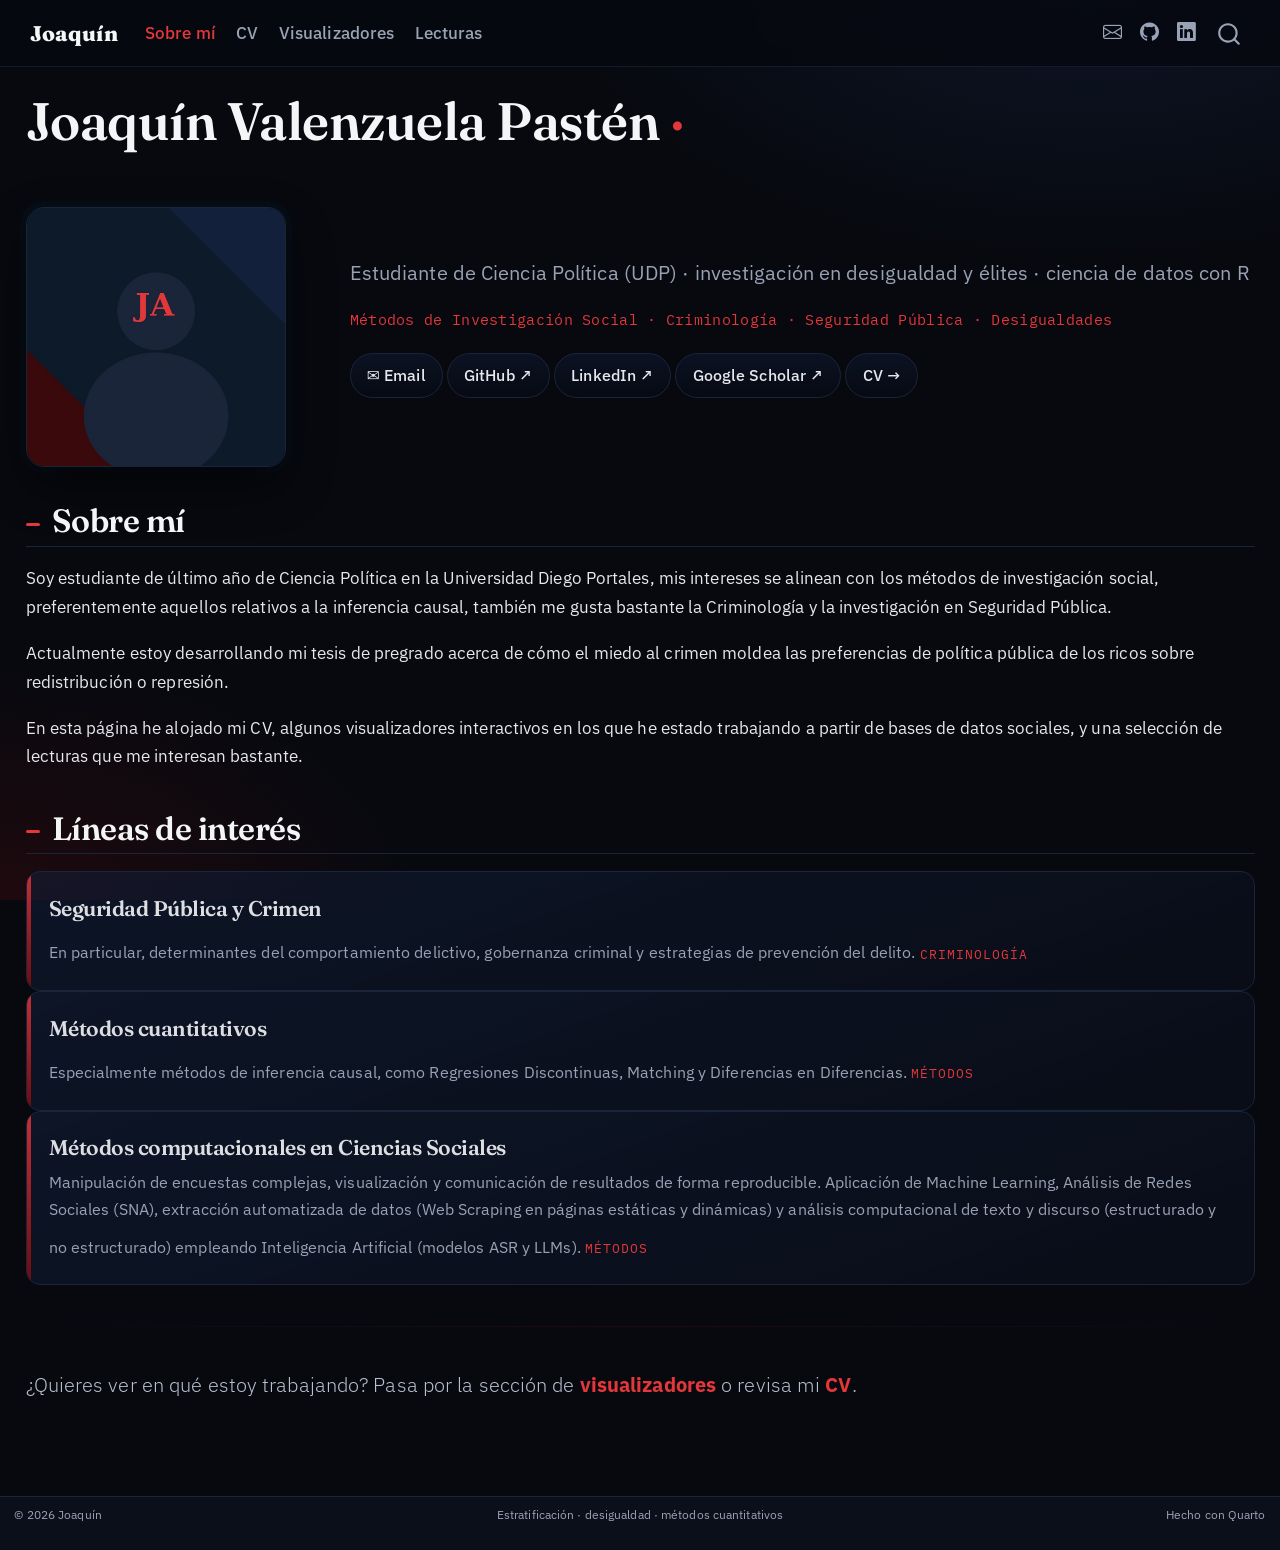
==== index.html @ f2a6694b "Built site for gh-pages" ====
<!DOCTYPE html>
<html xmlns="http://www.w3.org/1999/xhtml" lang="en" xml:lang="en"><head>

<meta charset="utf-8">
<meta name="generator" content="quarto-1.9.38">

<meta name="viewport" content="width=device-width, initial-scale=1.0, user-scalable=yes">


<title>Joaquín</title>
<style>
/* Default styles provided by pandoc.
** See https://pandoc.org/MANUAL.html#variables-for-html for config info.
*/
code{white-space: pre-wrap;}
span.smallcaps{font-variant: small-caps;}
div.columns{display: flex; gap: min(4vw, 1.5em);}
div.column{flex: auto; overflow-x: auto;}
div.hanging-indent{margin-left: 1.5em; text-indent: -1.5em;}
ul.task-list{list-style: none;}
ul.task-list li input[type="checkbox"] {
  width: 0.8em;
  margin: 0 0.8em 0.2em -1em; /* quarto-specific, see https://github.com/quarto-dev/quarto-cli/issues/4556 */ 
  vertical-align: middle;
}
</style>


<script src="site_libs/quarto-nav/quarto-nav.js"></script>
<script src="site_libs/clipboard/clipboard.min.js"></script>
<script src="site_libs/quarto-search/autocomplete.umd.js"></script>
<script src="site_libs/quarto-search/fuse.min.js"></script>
<script src="site_libs/quarto-search/quarto-search.js"></script>
<meta name="quarto:offset" content="./">
<link href="./img/perfil.jpg" rel="icon" type="image/jpeg">
<script src="site_libs/quarto-html/quarto.js" type="module"></script>
<script src="site_libs/quarto-html/tabsets/tabsets.js" type="module"></script>
<script src="site_libs/quarto-html/popper.min.js"></script>
<script src="site_libs/quarto-html/tippy.umd.min.js"></script>
<script src="site_libs/quarto-html/anchor.min.js"></script>
<link href="site_libs/quarto-html/tippy.css" rel="stylesheet">
<link href="site_libs/quarto-html/quarto-syntax-highlighting-dark-12d93036f5baf26ba1ef338886ed2645.css" rel="stylesheet" id="quarto-text-highlighting-styles">
<script src="site_libs/bootstrap/bootstrap.min.js"></script>
<link href="site_libs/bootstrap/bootstrap-icons.css" rel="stylesheet">
<link href="site_libs/bootstrap/bootstrap-d52ae9cf8a5308e75dc23b2c4a66fbcf.min.css" rel="stylesheet" append-hash="true" id="quarto-bootstrap" data-mode="dark">
<script id="quarto-search-options" type="application/json">{
  "location": "navbar",
  "copy-button": false,
  "collapse-after": 3,
  "panel-placement": "end",
  "type": "overlay",
  "limit": 50,
  "keyboard-shortcut": [
    "f",
    "/",
    "s"
  ],
  "show-item-context": false,
  "language": {
    "search-no-results-text": "No results",
    "search-matching-documents-text": "matching documents",
    "search-copy-link-title": "Copy link to search",
    "search-hide-matches-text": "Hide additional matches",
    "search-more-match-text": "more match in this document",
    "search-more-matches-text": "more matches in this document",
    "search-clear-button-title": "Clear",
    "search-text-placeholder": "",
    "search-detached-cancel-button-title": "Cancel",
    "search-submit-button-title": "Submit",
    "search-label": "Search"
  }
}</script>
<style>html{ scroll-behavior: smooth; }</style>


<link rel="stylesheet" href="styles.css">
</head>

<body class="nav-fixed quarto-light">

<div id="quarto-search-results"></div>
  <header id="quarto-header" class="headroom fixed-top">
    <nav class="navbar navbar-expand-lg " data-bs-theme="dark">
      <div class="navbar-container container-fluid">
      <div class="navbar-brand-container mx-auto">
    <a class="navbar-brand" href="./index.html">
    <span class="navbar-title">Joaquín</span>
    </a>
  </div>
            <div id="quarto-search" class="" title="Search"></div>
          <button class="navbar-toggler" type="button" data-bs-toggle="collapse" data-bs-target="#navbarCollapse" aria-controls="navbarCollapse" role="menu" aria-expanded="false" aria-label="Toggle navigation" onclick="if (window.quartoToggleHeadroom) { window.quartoToggleHeadroom(); }">
  <span class="navbar-toggler-icon"></span>
</button>
          <div class="collapse navbar-collapse" id="navbarCollapse">
            <ul class="navbar-nav navbar-nav-scroll me-auto">
  <li class="nav-item">
    <a class="nav-link active" href="./index.html" aria-current="page"> 
<span class="menu-text">Sobre mí</span></a>
  </li>  
  <li class="nav-item">
    <a class="nav-link" href="./cv.html"> 
<span class="menu-text">CV</span></a>
  </li>  
  <li class="nav-item">
    <a class="nav-link" href="./visualizadores.html"> 
<span class="menu-text">Visualizadores</span></a>
  </li>  
  <li class="nav-item">
    <a class="nav-link" href="./lecturas.html"> 
<span class="menu-text">Lecturas</span></a>
  </li>  
</ul>
            <ul class="navbar-nav navbar-nav-scroll ms-auto">
  <li class="nav-item compact">
    <a class="nav-link" href="mailto:joaquinvapasten@gmail.com"> <i class="bi bi-envelope" role="img" aria-label="Email">
</i> 
<span class="menu-text"></span></a>
  </li>  
  <li class="nav-item compact">
    <a class="nav-link" href="https://github.com/joaquinvapasten"> <i class="bi bi-github" role="img" aria-label="GitHub">
</i> 
<span class="menu-text"></span></a>
  </li>  
  <li class="nav-item compact">
    <a class="nav-link" href="https://www.linkedin.com/in/joaquinvapasten/"> <i class="bi bi-linkedin" role="img" aria-label="LinkedIn">
</i> 
<span class="menu-text"></span></a>
  </li>  
</ul>
          </div> <!-- /navcollapse -->
            <div class="quarto-navbar-tools">
</div>
      </div> <!-- /container-fluid -->
    </nav>
</header>
<!-- content -->
<div id="quarto-content" class="quarto-container page-columns page-rows-contents page-layout-full page-navbar">
<!-- sidebar -->
<!-- margin-sidebar -->
    
<!-- main -->
<main class="content column-page" id="quarto-document-content"><header id="title-block-header" class="quarto-title-block"><h1 class="hero__name title display-7">
Joaquín Valenzuela Pastén&nbsp;<span style="color:#e5383b">·</span>
</h1></header>




<div class="hero">
<p><img src="img/perfil.jpg" class="hero__photo img-fluid" alt="Foto de perfil"></p>
<div class="hero__text">

<p class="hero__role">
Estudiante de Ciencia Política (UDP) · investigación en desigualdad y élites · ciencia de datos con R
</p>
<p class="hero__tags">
Métodos de Investigación Social · Criminología · Seguridad Pública · Desigualdades
</p>
<div class="btn-link-row">
<p><a href="mailto:joaquinvapasten@gmail.com" class="pill">✉ Email</a> <a href="https://github.com/joaquinvapasten" class="pill">GitHub ↗</a> <a href="www.linkedin.com/in/joaquín-valenzuela-pastén-66ba12273" class="pill">LinkedIn ↗</a> <a href="https://scholar.google.com" class="pill">Google Scholar ↗</a> <a href="./cv.html" class="pill">CV →</a></p>
</div>
</div>
</div>
<section id="sobre-mí" class="level2">
<h2 class="anchored" data-anchor-id="sobre-mí">Sobre mí</h2>
<p>Soy estudiante de último año de Ciencia Política en la Universidad Diego Portales, mis intereses se alinean con los métodos de investigación social, preferentemente aquellos relativos a la inferencia causal, también me gusta bastante la Criminología y la investigación en Seguridad Pública.</p>
<p>Actualmente estoy desarrollando mi tesis de pregrado acerca de cómo el miedo al crimen moldea las preferencias de política pública de los ricos sobre redistribución o represión.</p>
<p>En esta página he alojado mi CV, algunos visualizadores interactivos en los que he estado trabajando a partir de bases de datos sociales, y una selección de lecturas que me interesan bastante.</p>
</section>
<section id="líneas-de-interés" class="level2">
<h2 class="anchored" data-anchor-id="líneas-de-interés">Líneas de interés</h2>
<section id="seguridad-pública-y-crimen" class="level3 vcard">
<h3 class="anchored" data-anchor-id="seguridad-pública-y-crimen">Seguridad Pública y Crimen</h3>
<p>En particular, determinantes del comportamiento delictivo, gobernanza criminal y estrategias de prevención del delito. <span class="tag">Criminología</span></p>
</section>
<section id="métodos-cuantitativos" class="level3 vcard">
<h3 class="anchored" data-anchor-id="métodos-cuantitativos">Métodos cuantitativos</h3>
<p>Especialmente métodos de inferencia causal, como Regresiones Discontinuas, Matching y Diferencias en Diferencias. <span class="tag">Métodos</span></p>
</section>
<section id="métodos-computacionales-en-ciencias-sociales" class="level3 vcard">
<h3 class="anchored" data-anchor-id="métodos-computacionales-en-ciencias-sociales">Métodos computacionales en Ciencias Sociales</h3>
<p>Manipulación de encuestas complejas, visualización y comunicación de resultados de forma reproducible. Aplicación de Machine Learning, Análisis de Redes Sociales (SNA), extracción automatizada de datos (Web Scraping en páginas estáticas y dinámicas) y análisis computacional de texto y discurso (estructurado y no estructurado) empleando Inteligencia Artificial (modelos ASR y LLMs). <span class="tag">Métodos</span></p>
</section>
<hr>
<div class="lead">
<p>¿Quieres ver en qué estoy trabajando? Pasa por la sección de <a href="./visualizadores.html"><strong>visualizadores</strong></a> o revisa mi <a href="./cv.html"><strong>CV</strong></a>.</p>
</div>


</section>

</main> <!-- /main -->
<script id="quarto-html-after-body" type="application/javascript">
  window.document.addEventListener("DOMContentLoaded", function (event) {
    const icon = "";
    const anchorJS = new window.AnchorJS();
    anchorJS.options = {
      placement: 'right',
      icon: icon
    };
    anchorJS.add('.anchored');
    const isCodeAnnotation = (el) => {
      for (const clz of el.classList) {
        if (clz.startsWith('code-annotation-')) {                     
          return true;
        }
      }
      return false;
    }
    const onCopySuccess = function(e) {
      // button target
      const button = e.trigger;
      // don't keep focus
      button.blur();
      // flash "checked"
      button.classList.add('code-copy-button-checked');
      var currentTitle = button.getAttribute("title");
      button.setAttribute("title", "Copied!");
      let tooltip;
      if (window.bootstrap) {
        button.setAttribute("data-bs-toggle", "tooltip");
        button.setAttribute("data-bs-placement", "left");
        button.setAttribute("data-bs-title", "Copied!");
        tooltip = new bootstrap.Tooltip(button, 
          { trigger: "manual", 
            customClass: "code-copy-button-tooltip",
            offset: [0, -8]});
        tooltip.show();    
      }
      setTimeout(function() {
        if (tooltip) {
          tooltip.hide();
          button.removeAttribute("data-bs-title");
          button.removeAttribute("data-bs-toggle");
          button.removeAttribute("data-bs-placement");
        }
        button.setAttribute("title", currentTitle);
        button.classList.remove('code-copy-button-checked');
      }, 1000);
      // clear code selection
      e.clearSelection();
    }
    const getTextToCopy = function(trigger) {
      const outerScaffold = trigger.parentElement.cloneNode(true);
      const codeEl = outerScaffold.querySelector('code');
      for (const childEl of codeEl.children) {
        if (isCodeAnnotation(childEl)) {
          childEl.remove();
        }
      }
      return codeEl.innerText;
    }
    const clipboard = new window.ClipboardJS('.code-copy-button:not([data-in-quarto-modal])', {
      text: getTextToCopy
    });
    clipboard.on('success', onCopySuccess);
    if (window.document.getElementById('quarto-embedded-source-code-modal')) {
      const clipboardModal = new window.ClipboardJS('.code-copy-button[data-in-quarto-modal]', {
        text: getTextToCopy,
        container: window.document.getElementById('quarto-embedded-source-code-modal')
      });
      clipboardModal.on('success', onCopySuccess);
    }
      var localhostRegex = new RegExp(/^(?:http|https):\/\/localhost\:?[0-9]*\//);
      var mailtoRegex = new RegExp(/^mailto:/);
        var filterRegex = new RegExp("https:\/\/joaquinvapasten\.github\.io");
      var isInternal = (href) => {
          return filterRegex.test(href) || localhostRegex.test(href) || mailtoRegex.test(href);
      }
      // Inspect non-navigation links and adorn them if external
     var links = window.document.querySelectorAll('a[href]:not(.nav-link):not(.navbar-brand):not(.toc-action):not(.sidebar-link):not(.sidebar-item-toggle):not(.pagination-link):not(.no-external):not([aria-hidden]):not(.dropdown-item):not(.quarto-navigation-tool):not(.about-link)');
      for (var i=0; i<links.length; i++) {
        const link = links[i];
        if (!isInternal(link.href)) {
          // undo the damage that might have been done by quarto-nav.js in the case of
          // links that we want to consider external
          if (link.dataset.originalHref !== undefined) {
            link.href = link.dataset.originalHref;
          }
            // target, if specified
            link.setAttribute("target", "_blank");
            if (link.getAttribute("rel") === null) {
              link.setAttribute("rel", "noopener");
            }
        }
      }
    function tippyHover(el, contentFn, onTriggerFn, onUntriggerFn) {
      const config = {
        allowHTML: true,
        maxWidth: 500,
        delay: 100,
        arrow: false,
        appendTo: function(el) {
            return el.parentElement;
        },
        interactive: true,
        interactiveBorder: 10,
        theme: 'quarto',
        placement: 'bottom-start',
      };
      if (contentFn) {
        config.content = contentFn;
      }
      if (onTriggerFn) {
        config.onTrigger = onTriggerFn;
      }
      if (onUntriggerFn) {
        config.onUntrigger = onUntriggerFn;
      }
      window.tippy(el, config); 
    }
    const noterefs = window.document.querySelectorAll('a[role="doc-noteref"]');
    for (var i=0; i<noterefs.length; i++) {
      const ref = noterefs[i];
      tippyHover(ref, function() {
        // use id or data attribute instead here
        let href = ref.getAttribute('data-footnote-href') || ref.getAttribute('href');
        try { href = new URL(href).hash; } catch {}
        const id = href.replace(/^#\/?/, "");
        const note = window.document.getElementById(id);
        if (note) {
          return note.innerHTML;
        } else {
          return "";
        }
      });
    }
    const xrefs = window.document.querySelectorAll('a.quarto-xref');
    const processXRef = (id, note) => {
      // Strip column container classes
      const stripColumnClz = (el) => {
        el.classList.remove("page-full", "page-columns");
        if (el.children) {
          for (const child of el.children) {
            stripColumnClz(child);
          }
        }
      }
      stripColumnClz(note)
      if (id === null || id.startsWith('sec-')) {
        // Special case sections, only their first couple elements
        const container = document.createElement("div");
        if (note.children && note.children.length > 2) {
          container.appendChild(note.children[0].cloneNode(true));
          for (let i = 1; i < note.children.length; i++) {
            const child = note.children[i];
            if (child.tagName === "P" && child.innerText === "") {
              continue;
            } else {
              container.appendChild(child.cloneNode(true));
              break;
            }
          }
          if (window.Quarto?.typesetMath) {
            window.Quarto.typesetMath(container);
          }
          return container.innerHTML
        } else {
          if (window.Quarto?.typesetMath) {
            window.Quarto.typesetMath(note);
          }
          return note.innerHTML;
        }
      } else {
        // Remove any anchor links if they are present
        const anchorLink = note.querySelector('a.anchorjs-link');
        if (anchorLink) {
          anchorLink.remove();
        }
        if (window.Quarto?.typesetMath) {
          window.Quarto.typesetMath(note);
        }
        if (note.classList.contains("callout")) {
          return note.outerHTML;
        } else {
          return note.innerHTML;
        }
      }
    }
    for (var i=0; i<xrefs.length; i++) {
      const xref = xrefs[i];
      tippyHover(xref, undefined, function(instance) {
        instance.disable();
        let url = xref.getAttribute('href');
        let hash = undefined; 
        if (url.startsWith('#')) {
          hash = url;
        } else {
          try { hash = new URL(url).hash; } catch {}
        }
        if (hash) {
          const id = hash.replace(/^#\/?/, "");
          const note = window.document.getElementById(id);
          if (note !== null) {
            try {
              const html = processXRef(id, note.cloneNode(true));
              instance.setContent(html);
            } finally {
              instance.enable();
              instance.show();
            }
          } else {
            // See if we can fetch this
            fetch(url.split('#')[0])
            .then(res => res.text())
            .then(html => {
              const parser = new DOMParser();
              const htmlDoc = parser.parseFromString(html, "text/html");
              const note = htmlDoc.getElementById(id);
              if (note !== null) {
                const html = processXRef(id, note);
                instance.setContent(html);
              } 
            }).finally(() => {
              instance.enable();
              instance.show();
            });
          }
        } else {
          // See if we can fetch a full url (with no hash to target)
          // This is a special case and we should probably do some content thinning / targeting
          fetch(url)
          .then(res => res.text())
          .then(html => {
            const parser = new DOMParser();
            const htmlDoc = parser.parseFromString(html, "text/html");
            const note = htmlDoc.querySelector('main.content');
            if (note !== null) {
              // This should only happen for chapter cross references
              // (since there is no id in the URL)
              // remove the first header
              if (note.children.length > 0 && note.children[0].tagName === "HEADER") {
                note.children[0].remove();
              }
              const html = processXRef(null, note);
              instance.setContent(html);
            } 
          }).finally(() => {
            instance.enable();
            instance.show();
          });
        }
      }, function(instance) {
      });
    }
        let selectedAnnoteEl;
        const selectorForAnnotation = ( cell, annotation) => {
          let cellAttr = 'data-code-cell="' + cell + '"';
          let lineAttr = 'data-code-annotation="' +  annotation + '"';
          const selector = 'span[' + cellAttr + '][' + lineAttr + ']';
          return selector;
        }
        const selectCodeLines = (annoteEl) => {
          const doc = window.document;
          const targetCell = annoteEl.getAttribute("data-target-cell");
          const targetAnnotation = annoteEl.getAttribute("data-target-annotation");
          const annoteSpan = window.document.querySelector(selectorForAnnotation(targetCell, targetAnnotation));
          const lines = annoteSpan.getAttribute("data-code-lines").split(",");
          const lineIds = lines.map((line) => {
            return targetCell + "-" + line;
          })
          let top = null;
          let height = null;
          let parent = null;
          if (lineIds.length > 0) {
              //compute the position of the single el (top and bottom and make a div)
              const el = window.document.getElementById(lineIds[0]);
              top = el.offsetTop;
              height = el.offsetHeight;
              parent = el.parentElement.parentElement;
            if (lineIds.length > 1) {
              const lastEl = window.document.getElementById(lineIds[lineIds.length - 1]);
              const bottom = lastEl.offsetTop + lastEl.offsetHeight;
              height = bottom - top;
            }
            if (top !== null && height !== null && parent !== null) {
              // cook up a div (if necessary) and position it 
              let div = window.document.getElementById("code-annotation-line-highlight");
              if (div === null) {
                div = window.document.createElement("div");
                div.setAttribute("id", "code-annotation-line-highlight");
                div.style.position = 'absolute';
                parent.appendChild(div);
              }
              div.style.top = top - 2 + "px";
              div.style.height = height + 4 + "px";
              div.style.left = 0;
              let gutterDiv = window.document.getElementById("code-annotation-line-highlight-gutter");
              if (gutterDiv === null) {
                gutterDiv = window.document.createElement("div");
                gutterDiv.setAttribute("id", "code-annotation-line-highlight-gutter");
                gutterDiv.style.position = 'absolute';
                const codeCell = window.document.getElementById(targetCell);
                const gutter = codeCell.querySelector('.code-annotation-gutter');
                gutter.appendChild(gutterDiv);
              }
              gutterDiv.style.top = top - 2 + "px";
              gutterDiv.style.height = height + 4 + "px";
            }
            selectedAnnoteEl = annoteEl;
          }
        };
        const unselectCodeLines = () => {
          const elementsIds = ["code-annotation-line-highlight", "code-annotation-line-highlight-gutter"];
          elementsIds.forEach((elId) => {
            const div = window.document.getElementById(elId);
            if (div) {
              div.remove();
            }
          });
          selectedAnnoteEl = undefined;
        };
          // Handle positioning of the toggle
      window.addEventListener(
        "resize",
        throttle(() => {
          elRect = undefined;
          if (selectedAnnoteEl) {
            selectCodeLines(selectedAnnoteEl);
          }
        }, 10)
      );
      function throttle(fn, ms) {
      let throttle = false;
      let timer;
        return (...args) => {
          if(!throttle) { // first call gets through
              fn.apply(this, args);
              throttle = true;
          } else { // all the others get throttled
              if(timer) clearTimeout(timer); // cancel #2
              timer = setTimeout(() => {
                fn.apply(this, args);
                timer = throttle = false;
              }, ms);
          }
        };
      }
        // Attach click handler to the DT
        const annoteDls = window.document.querySelectorAll('dt[data-target-cell]');
        for (const annoteDlNode of annoteDls) {
          annoteDlNode.addEventListener('click', (event) => {
            const clickedEl = event.target;
            if (clickedEl !== selectedAnnoteEl) {
              unselectCodeLines();
              const activeEl = window.document.querySelector('dt[data-target-cell].code-annotation-active');
              if (activeEl) {
                activeEl.classList.remove('code-annotation-active');
              }
              selectCodeLines(clickedEl);
              clickedEl.classList.add('code-annotation-active');
            } else {
              // Unselect the line
              unselectCodeLines();
              clickedEl.classList.remove('code-annotation-active');
            }
          });
        }
    const findCites = (el) => {
      const parentEl = el.parentElement;
      if (parentEl) {
        const cites = parentEl.dataset.cites;
        if (cites) {
          return {
            el,
            cites: cites.split(' ')
          };
        } else {
          return findCites(el.parentElement)
        }
      } else {
        return undefined;
      }
    };
    var bibliorefs = window.document.querySelectorAll('a[role="doc-biblioref"]');
    for (var i=0; i<bibliorefs.length; i++) {
      const ref = bibliorefs[i];
      const citeInfo = findCites(ref);
      if (citeInfo) {
        tippyHover(citeInfo.el, function() {
          var popup = window.document.createElement('div');
          citeInfo.cites.forEach(function(cite) {
            var citeDiv = window.document.createElement('div');
            citeDiv.classList.add('hanging-indent');
            citeDiv.classList.add('csl-entry');
            var biblioDiv = window.document.getElementById('ref-' + cite);
            if (biblioDiv) {
              citeDiv.innerHTML = biblioDiv.innerHTML;
            }
            popup.appendChild(citeDiv);
          });
          return popup.innerHTML;
        });
      }
    }
  });
  </script>
</div> <!-- /content -->
<footer class="footer">
  <div class="nav-footer">
    <div class="nav-footer-left">
<p>© 2026 Joaquín</p>
</div>   
    <div class="nav-footer-center">
<p>Estratificación · desigualdad · métodos cuantitativos</p>
</div>
    <div class="nav-footer-right">
<p>Hecho con <a href="https://quarto.org">Quarto</a></p>
</div>
  </div>
</footer>




<script src="site_libs/quarto-html/zenscroll-min.js"></script>
</body></html>
---- site_libs/quarto-html/tippy.css ----
.tippy-box[data-animation=fade][data-state=hidden]{opacity:0}[data-tippy-root]{max-width:calc(100vw - 10px)}.tippy-box{position:relative;background-color:#333;color:#fff;border-radius:4px;font-size:14px;line-height:1.4;white-space:normal;outline:0;transition-property:transform,visibility,opacity}.tippy-box[data-placement^=top]>.tippy-arrow{bottom:0}.tippy-box[data-placement^=top]>.tippy-arrow:before{bottom:-7px;left:0;border-width:8px 8px 0;border-top-color:initial;transform-origin:center top}.tippy-box[data-placement^=bottom]>.tippy-arrow{top:0}.tippy-box[data-placement^=bottom]>.tippy-arrow:before{top:-7px;left:0;border-width:0 8px 8px;border-bottom-color:initial;transform-origin:center bottom}.tippy-box[data-placement^=left]>.tippy-arrow{right:0}.tippy-box[data-placement^=left]>.tippy-arrow:before{border-width:8px 0 8px 8px;border-left-color:initial;right:-7px;transform-origin:center left}.tippy-box[data-placement^=right]>.tippy-arrow{left:0}.tippy-box[data-placement^=right]>.tippy-arrow:before{left:-7px;border-width:8px 8px 8px 0;border-right-color:initial;transform-origin:center right}.tippy-box[data-inertia][data-state=visible]{transition-timing-function:cubic-bezier(.54,1.5,.38,1.11)}.tippy-arrow{width:16px;height:16px;color:#333}.tippy-arrow:before{content:"";position:absolute;border-color:transparent;border-style:solid}.tippy-content{position:relative;padding:5px 9px;z-index:1}
---- site_libs/quarto-html/quarto-syntax-highlighting-dark-12d93036f5baf26ba1ef338886ed2645.css ----
/* quarto syntax highlight colors */
:root {
  --quarto-hl-al-color: #f07178;
  --quarto-hl-an-color: #d4d0ab;
  --quarto-hl-at-color: #00e0e0;
  --quarto-hl-bn-color: #d4d0ab;
  --quarto-hl-bu-color: #abe338;
  --quarto-hl-ch-color: #abe338;
  --quarto-hl-co-color: #f8f8f2;
  --quarto-hl-cv-color: #ffd700;
  --quarto-hl-cn-color: #ffd700;
  --quarto-hl-cf-color: #ffa07a;
  --quarto-hl-dt-color: #ffa07a;
  --quarto-hl-dv-color: #d4d0ab;
  --quarto-hl-do-color: #f8f8f2;
  --quarto-hl-er-color: #f07178;
  --quarto-hl-ex-color: #00e0e0;
  --quarto-hl-fl-color: #d4d0ab;
  --quarto-hl-fu-color: #ffa07a;
  --quarto-hl-im-color: #abe338;
  --quarto-hl-in-color: #d4d0ab;
  --quarto-hl-kw-color: #ffa07a;
  --quarto-hl-op-color: #ffa07a;
  --quarto-hl-ot-color: #00e0e0;
  --quarto-hl-pp-color: #dcc6e0;
  --quarto-hl-re-color: #00e0e0;
  --quarto-hl-sc-color: #abe338;
  --quarto-hl-ss-color: #abe338;
  --quarto-hl-st-color: #abe338;
  --quarto-hl-va-color: #00e0e0;
  --quarto-hl-vs-color: #abe338;
  --quarto-hl-wa-color: #dcc6e0;
}

/* other quarto variables */
:root {
  --quarto-font-monospace: "IBM Plex Mono", "SFMono-Regular", monospace;
}

/* syntax highlight based on Pandoc's rules */
pre > code.sourceCode > span {
  color: #f8f8f2;
}

code.sourceCode > span {
  color: #f8f8f2;
}

div.sourceCode,
div.sourceCode pre.sourceCode {
  color: #f8f8f2;
}

/* Normal */
code span {
  color: #f8f8f2;
}

/* Alert */
code span.al {
  color: #f07178;
}

/* Annotation */
code span.an {
  color: #d4d0ab;
}

/* Attribute */
code span.at {
  color: #00e0e0;
}

/* BaseN */
code span.bn {
  color: #d4d0ab;
}

/* BuiltIn */
code span.bu {
  color: #abe338;
}

/* ControlFlow */
code span.cf {
  font-weight: bold;
  color: #ffa07a;
}

/* Char */
code span.ch {
  color: #abe338;
}

/* Constant */
code span.cn {
  color: #ffd700;
}

/* Comment */
code span.co {
  font-style: italic;
  color: #f8f8f2;
}

/* CommentVar */
code span.cv {
  color: #ffd700;
}

/* Documentation */
code span.do {
  color: #f8f8f2;
}

/* DataType */
code span.dt {
  color: #ffa07a;
}

/* DecVal */
code span.dv {
  color: #d4d0ab;
}

/* Error */
code span.er {
  color: #f07178;
  text-decoration: underline;
}

/* Extension */
code span.ex {
  font-weight: bold;
  color: #00e0e0;
}

/* Float */
code span.fl {
  color: #d4d0ab;
}

/* Function */
code span.fu {
  color: #ffa07a;
}

/* Import */
code span.im {
  color: #abe338;
}

/* Information */
code span.in {
  color: #d4d0ab;
}

/* Keyword */
code span.kw {
  font-weight: bold;
  color: #ffa07a;
}

/* Operator */
code span.op {
  color: #ffa07a;
}

/* Other */
code span.ot {
  color: #00e0e0;
}

/* Preprocessor */
code span.pp {
  color: #dcc6e0;
}

/* RegionMarker */
code span.re {
  background-color: #f8f8f2;
  color: #00e0e0;
}

/* SpecialChar */
code span.sc {
  color: #abe338;
}

/* SpecialString */
code span.ss {
  color: #abe338;
}

/* String */
code span.st {
  color: #abe338;
}

/* Variable */
code span.va {
  color: #00e0e0;
}

/* VerbatimString */
code span.vs {
  color: #abe338;
}

/* Warning */
code span.wa {
  color: #dcc6e0;
}

.prevent-inlining {
  content: "</";
}

/*# sourceMappingURL=2c6e75305e1e148b396b2bc9f865897c.css.map */
---- styles.css ----
/* Ajustes finos adicionales */

/* Selección de texto en rojo */
::selection { background: #7a0c10; color: #fff; }

/* Scrollbar a tono */
* { scrollbar-width: thin; scrollbar-color: #1b263b #07090f; }
*::-webkit-scrollbar { width: 10px; height: 10px; }
*::-webkit-scrollbar-track { background: #07090f; }
*::-webkit-scrollbar-thumb { background: #1b263b; border-radius: 6px; }
*::-webkit-scrollbar-thumb:hover { background: #7a0c10; }

/* Que los iframes (Drive, visualizadores) hereden bordes a tono */
iframe {
  border: 1px solid #1b263b;
  border-radius: 12px;
  background: #0b0f1a;
}

/* Lead / bajada de página */
.lead {
  font-size: 1.18rem;
  color: #b9c0cf;
  font-weight: 300;
}
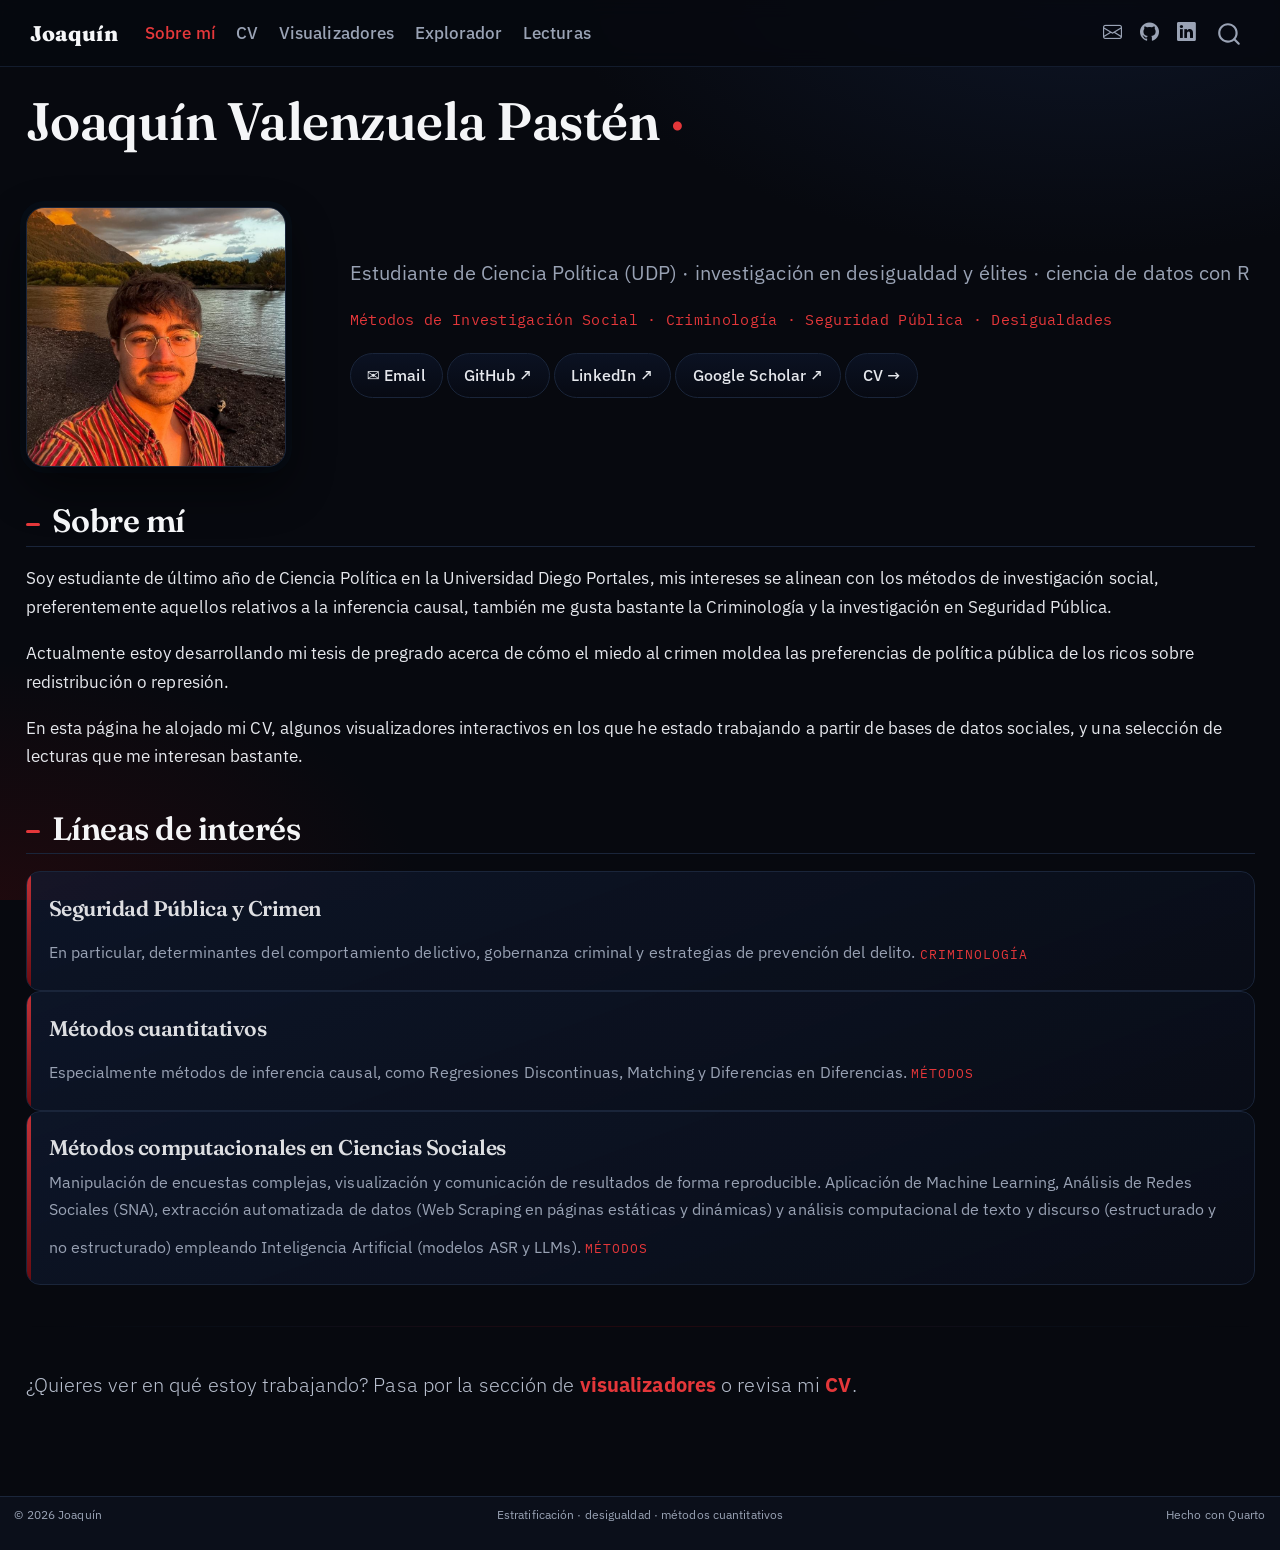
==== commit f5b4411f: "Built site for gh-pages" ====
--- a/index.html
+++ b/index.html
@@ -106,6 +106,10 @@
 <span class="menu-text">Visualizadores</span></a>
   </li>  
   <li class="nav-item">
+    <a class="nav-link" href="./proyectos/explorador.html"> 
+<span class="menu-text">Explorador</span></a>
+  </li>  
+  <li class="nav-item">
     <a class="nav-link" href="./lecturas.html"> 
 <span class="menu-text">Lecturas</span></a>
   </li>  
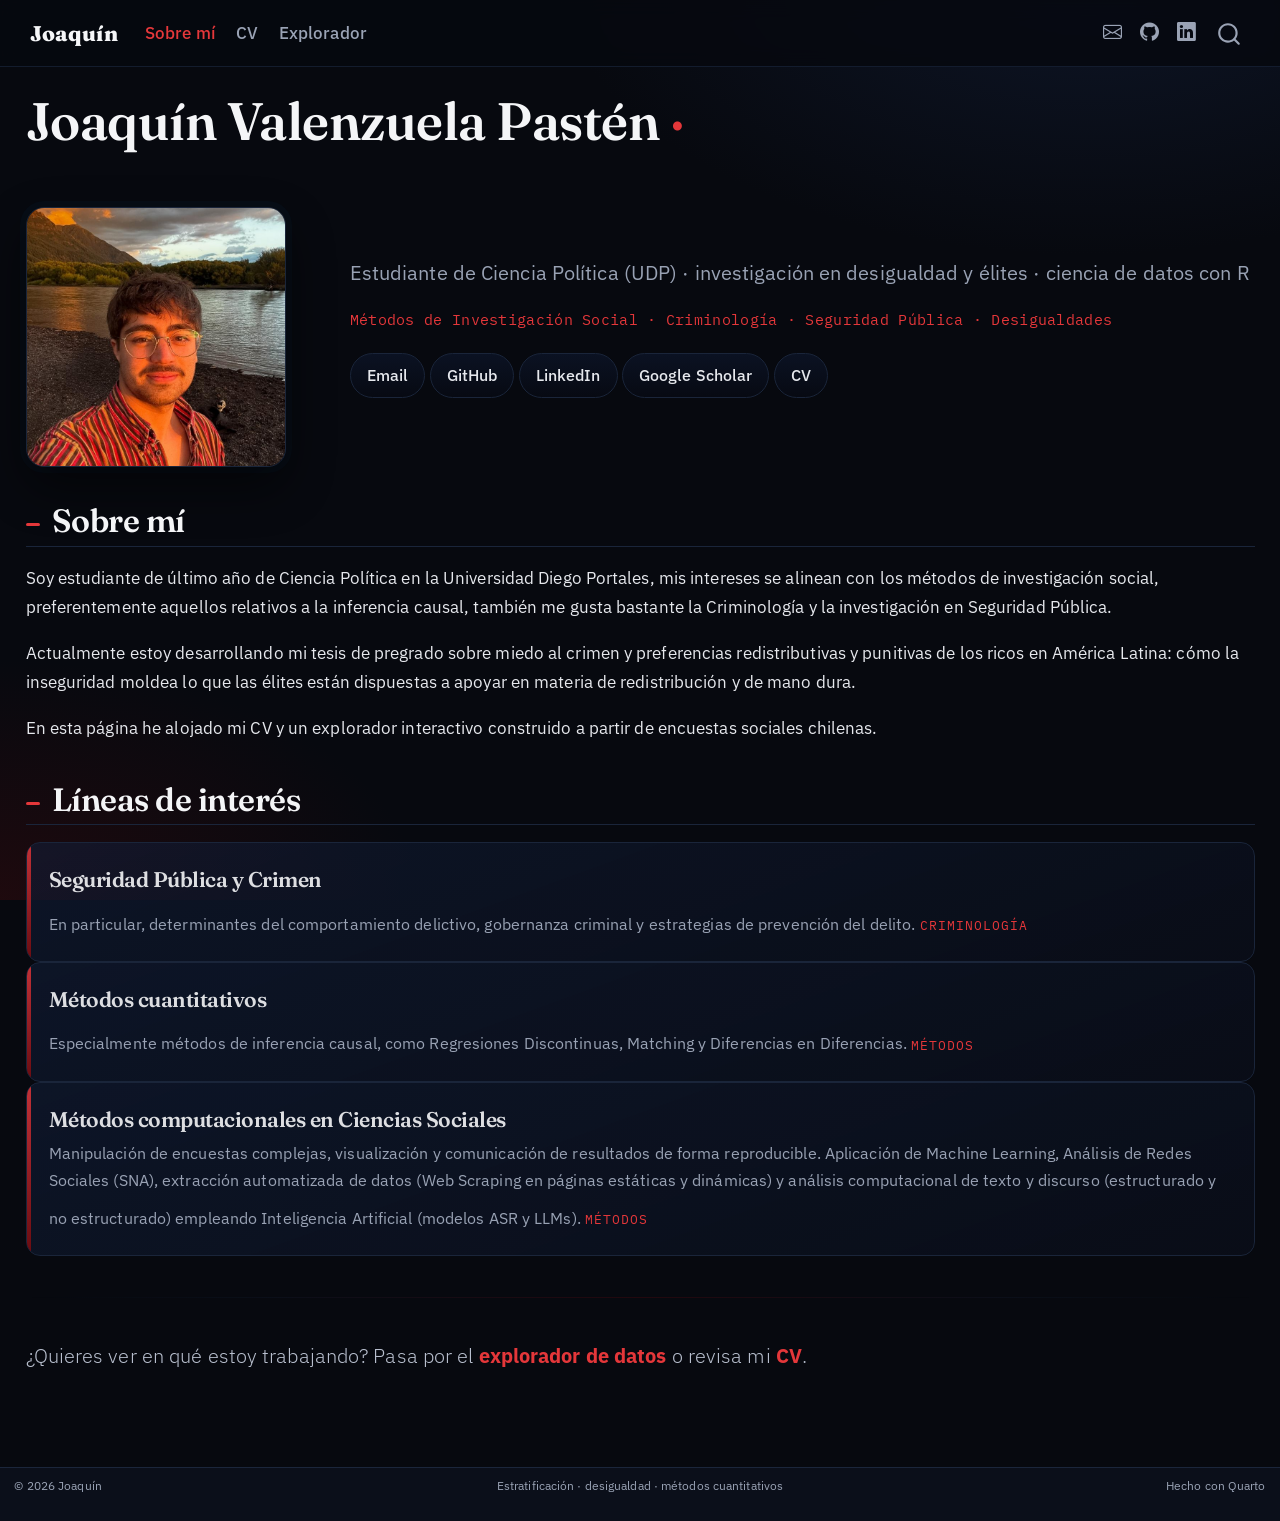
==== commit 5d88542f: "Built site for gh-pages" ====
--- a/index.html
+++ b/index.html
@@ -42,7 +42,7 @@
 <link href="site_libs/quarto-html/quarto-syntax-highlighting-dark-12d93036f5baf26ba1ef338886ed2645.css" rel="stylesheet" id="quarto-text-highlighting-styles">
 <script src="site_libs/bootstrap/bootstrap.min.js"></script>
 <link href="site_libs/bootstrap/bootstrap-icons.css" rel="stylesheet">
-<link href="site_libs/bootstrap/bootstrap-d52ae9cf8a5308e75dc23b2c4a66fbcf.min.css" rel="stylesheet" append-hash="true" id="quarto-bootstrap" data-mode="dark">
+<link href="site_libs/bootstrap/bootstrap-88715ae03e9d9b4becb23f623b9bde28.min.css" rel="stylesheet" append-hash="true" id="quarto-bootstrap" data-mode="dark">
 <script id="quarto-search-options" type="application/json">{
   "location": "navbar",
   "copy-button": false,
@@ -102,16 +102,8 @@
 <span class="menu-text">CV</span></a>
   </li>  
   <li class="nav-item">
-    <a class="nav-link" href="./visualizadores.html"> 
-<span class="menu-text">Visualizadores</span></a>
-  </li>  
-  <li class="nav-item">
-    <a class="nav-link" href="./proyectos/explorador.html"> 
+    <a class="nav-link" href="./explorador.html"> 
 <span class="menu-text">Explorador</span></a>
-  </li>  
-  <li class="nav-item">
-    <a class="nav-link" href="./lecturas.html"> 
-<span class="menu-text">Lecturas</span></a>
   </li>  
 </ul>
             <ul class="navbar-nav navbar-nav-scroll ms-auto">
@@ -126,7 +118,7 @@
 <span class="menu-text"></span></a>
   </li>  
   <li class="nav-item compact">
-    <a class="nav-link" href="https://www.linkedin.com/in/joaquinvapasten/"> <i class="bi bi-linkedin" role="img" aria-label="LinkedIn">
+    <a class="nav-link" href="https://www.linkedin.com/in/joaqu%C3%ADn-valenzuela-past%C3%A9n-66ba12273/"> <i class="bi bi-linkedin" role="img" aria-label="LinkedIn">
 </i> 
 <span class="menu-text"></span></a>
   </li>  
@@ -161,15 +153,15 @@
 Métodos de Investigación Social · Criminología · Seguridad Pública · Desigualdades
 </p>
 <div class="btn-link-row">
-<p><a href="mailto:joaquinvapasten@gmail.com" class="pill">✉ Email</a> <a href="https://github.com/joaquinvapasten" class="pill">GitHub ↗</a> <a href="www.linkedin.com/in/joaquín-valenzuela-pastén-66ba12273" class="pill">LinkedIn ↗</a> <a href="https://scholar.google.com" class="pill">Google Scholar ↗</a> <a href="./cv.html" class="pill">CV →</a></p>
+<p><a href="mailto:joaquinvapasten@gmail.com" class="pill">Email</a> <a href="https://github.com/joaquinvapasten" class="pill">GitHub</a> <a href="https://www.linkedin.com/in/joaqu%C3%ADn-valenzuela-past%C3%A9n-66ba12273/" class="pill">LinkedIn</a> <a href="https://scholar.google.com" class="pill">Google Scholar</a> <a href="./cv.html" class="pill">CV</a></p>
 </div>
 </div>
 </div>
 <section id="sobre-mí" class="level2">
 <h2 class="anchored" data-anchor-id="sobre-mí">Sobre mí</h2>
 <p>Soy estudiante de último año de Ciencia Política en la Universidad Diego Portales, mis intereses se alinean con los métodos de investigación social, preferentemente aquellos relativos a la inferencia causal, también me gusta bastante la Criminología y la investigación en Seguridad Pública.</p>
-<p>Actualmente estoy desarrollando mi tesis de pregrado acerca de cómo el miedo al crimen moldea las preferencias de política pública de los ricos sobre redistribución o represión.</p>
-<p>En esta página he alojado mi CV, algunos visualizadores interactivos en los que he estado trabajando a partir de bases de datos sociales, y una selección de lecturas que me interesan bastante.</p>
+<p>Actualmente estoy desarrollando mi tesis de pregrado sobre miedo al crimen y preferencias redistributivas y punitivas de los ricos en América Latina: cómo la inseguridad moldea lo que las élites están dispuestas a apoyar en materia de redistribución y de mano dura.</p>
+<p>En esta página he alojado mi CV y un explorador interactivo construido a partir de encuestas sociales chilenas.</p>
 </section>
 <section id="líneas-de-interés" class="level2">
 <h2 class="anchored" data-anchor-id="líneas-de-interés">Líneas de interés</h2>
@@ -187,7 +179,7 @@
 </section>
 <hr>
 <div class="lead">
-<p>¿Quieres ver en qué estoy trabajando? Pasa por la sección de <a href="./visualizadores.html"><strong>visualizadores</strong></a> o revisa mi <a href="./cv.html"><strong>CV</strong></a>.</p>
+<p>¿Quieres ver en qué estoy trabajando? Pasa por el <a href="./explorador.html"><strong>explorador de datos</strong></a> o revisa mi <a href="./cv.html"><strong>CV</strong></a>.</p>
 </div>
 
 
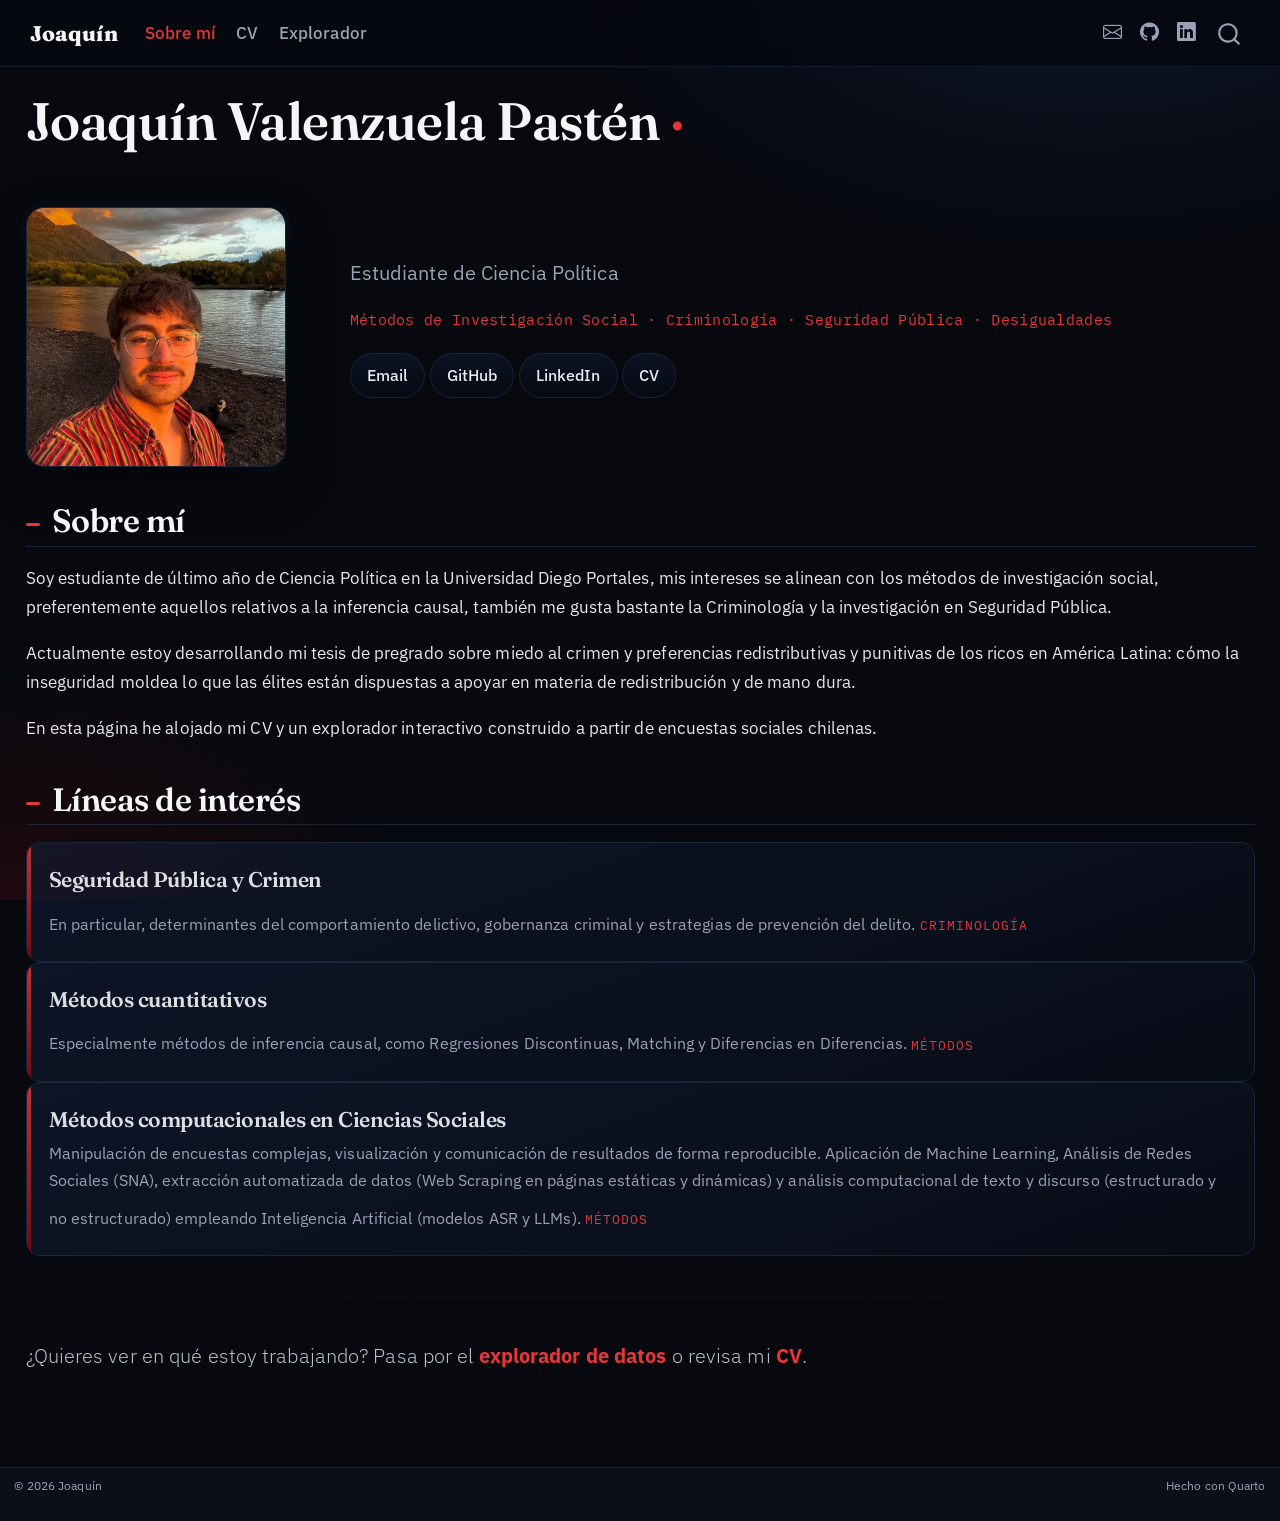
==== commit 5bfd2ce7: "Built site for gh-pages" ====
--- a/index.html
+++ b/index.html
@@ -42,7 +42,7 @@
 <link href="site_libs/quarto-html/quarto-syntax-highlighting-dark-12d93036f5baf26ba1ef338886ed2645.css" rel="stylesheet" id="quarto-text-highlighting-styles">
 <script src="site_libs/bootstrap/bootstrap.min.js"></script>
 <link href="site_libs/bootstrap/bootstrap-icons.css" rel="stylesheet">
-<link href="site_libs/bootstrap/bootstrap-88715ae03e9d9b4becb23f623b9bde28.min.css" rel="stylesheet" append-hash="true" id="quarto-bootstrap" data-mode="dark">
+<link href="site_libs/bootstrap/bootstrap-73a3dc35254b36e25fc4c4cca3dcff6e.min.css" rel="stylesheet" append-hash="true" id="quarto-bootstrap" data-mode="dark">
 <script id="quarto-search-options" type="application/json">{
   "location": "navbar",
   "copy-button": false,
@@ -147,13 +147,13 @@
 <div class="hero__text">
 
 <p class="hero__role">
-Estudiante de Ciencia Política (UDP) · investigación en desigualdad y élites · ciencia de datos con R
+Estudiante de Ciencia Política
 </p>
 <p class="hero__tags">
 Métodos de Investigación Social · Criminología · Seguridad Pública · Desigualdades
 </p>
 <div class="btn-link-row">
-<p><a href="mailto:joaquinvapasten@gmail.com" class="pill">Email</a> <a href="https://github.com/joaquinvapasten" class="pill">GitHub</a> <a href="https://www.linkedin.com/in/joaqu%C3%ADn-valenzuela-past%C3%A9n-66ba12273/" class="pill">LinkedIn</a> <a href="https://scholar.google.com" class="pill">Google Scholar</a> <a href="./cv.html" class="pill">CV</a></p>
+<p><a href="mailto:joaquinvapasten@gmail.com" class="pill">Email</a> <a href="https://github.com/joaquinvapasten" class="pill">GitHub</a> <a href="https://www.linkedin.com/in/joaqu%C3%ADn-valenzuela-past%C3%A9n-66ba12273/" class="pill">LinkedIn</a> <a href="./cv.html" class="pill">CV</a></p>
 </div>
 </div>
 </div>
@@ -598,8 +598,8 @@
 <p>© 2026 Joaquín</p>
 </div>   
     <div class="nav-footer-center">
-<p>Estratificación · desigualdad · métodos cuantitativos</p>
-</div>
+      &nbsp;
+    </div>
     <div class="nav-footer-right">
 <p>Hecho con <a href="https://quarto.org">Quarto</a></p>
 </div>
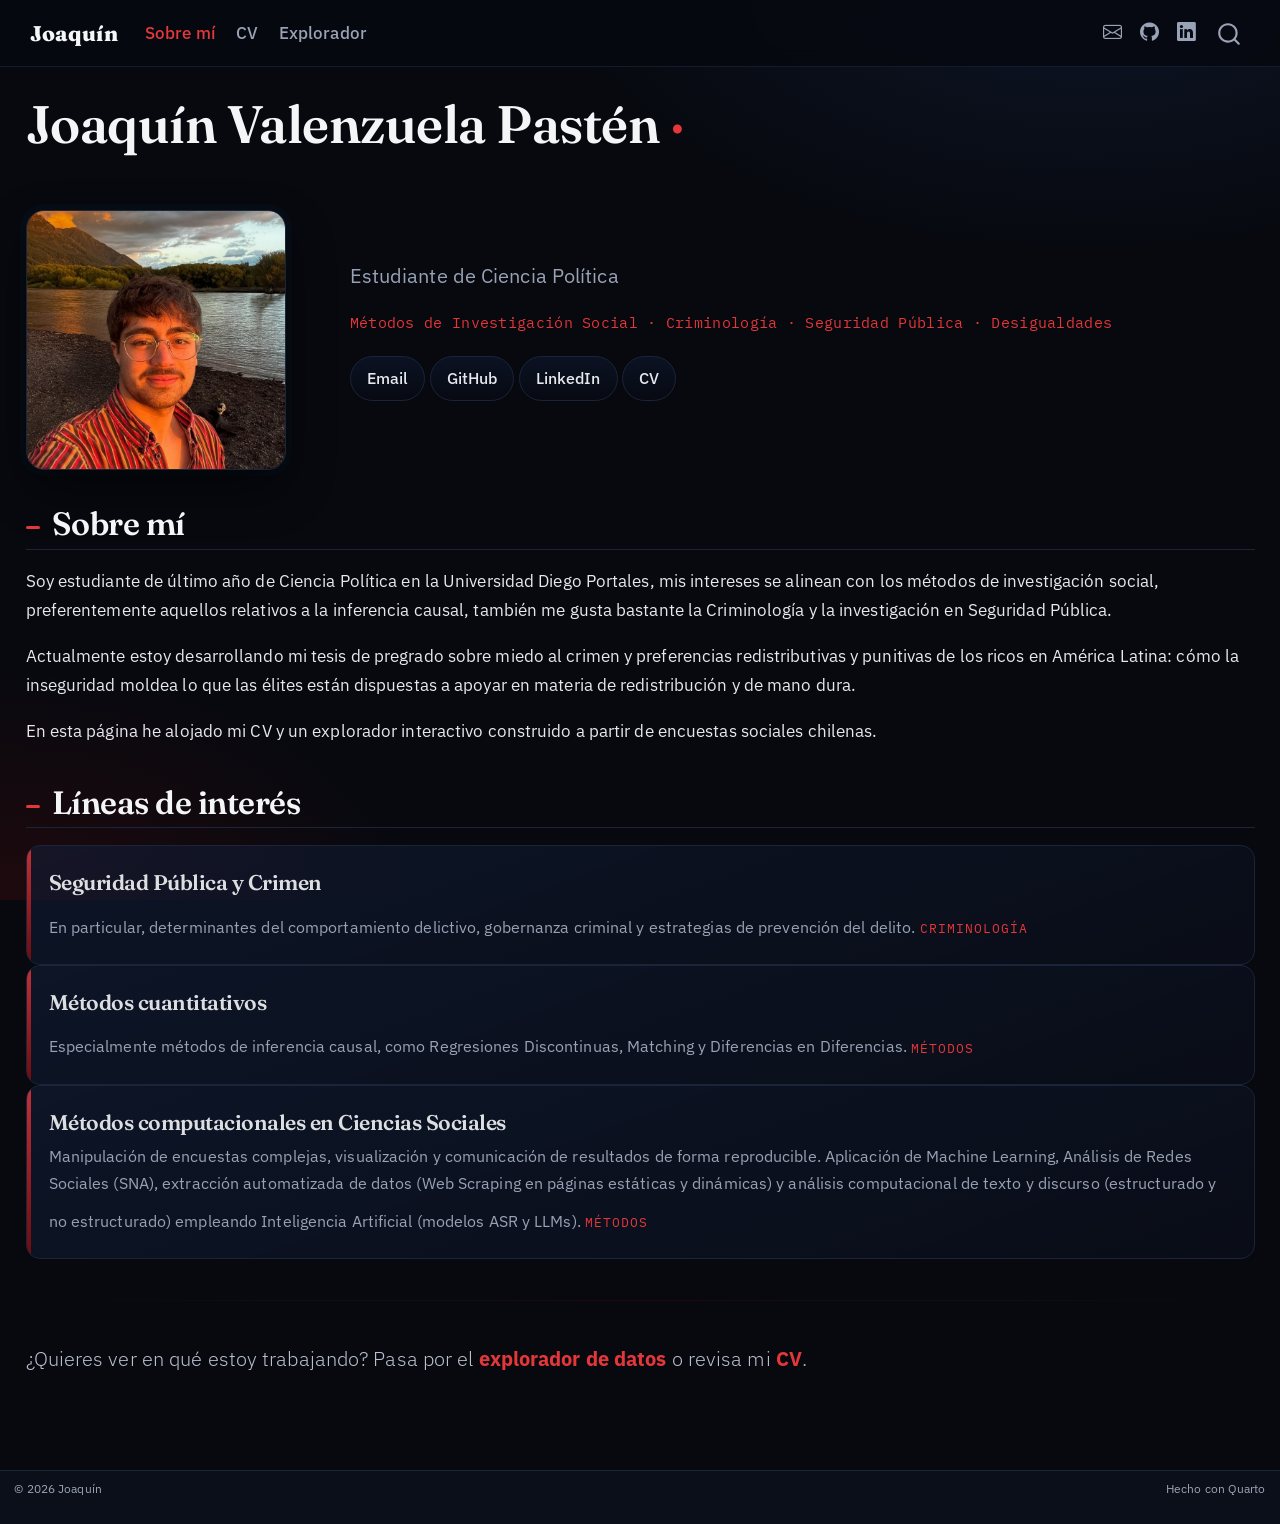
==== commit 5b364ebb: "Built site for gh-pages" ====
--- a/index.html
+++ b/index.html
@@ -2,7 +2,7 @@
 <html xmlns="http://www.w3.org/1999/xhtml" lang="en" xml:lang="en"><head>
 
 <meta charset="utf-8">
-<meta name="generator" content="quarto-1.9.38">
+<meta name="generator" content="quarto-1.10.19">
 
 <meta name="viewport" content="width=device-width, initial-scale=1.0, user-scalable=yes">
 
@@ -12,10 +12,13 @@
 /* Default styles provided by pandoc.
 ** See https://pandoc.org/MANUAL.html#variables-for-html for config info.
 */
-code{white-space: pre-wrap;}
 span.smallcaps{font-variant: small-caps;}
-div.columns{display: flex; gap: min(4vw, 1.5em);}
-div.column{flex: auto; overflow-x: auto;}
+div.columns{display: flex; gap: 1.5em;}
+div.column{flex: auto;}
+@media screen {
+div.columns{gap: min(4vw, 1.5em);}
+div.column{overflow-x: auto;}
+}
 div.hanging-indent{margin-left: 1.5em; text-indent: -1.5em;}
 ul.task-list{list-style: none;}
 ul.task-list li input[type="checkbox"] {
@@ -39,10 +42,10 @@
 <script src="site_libs/quarto-html/tippy.umd.min.js"></script>
 <script src="site_libs/quarto-html/anchor.min.js"></script>
 <link href="site_libs/quarto-html/tippy.css" rel="stylesheet">
-<link href="site_libs/quarto-html/quarto-syntax-highlighting-dark-12d93036f5baf26ba1ef338886ed2645.css" rel="stylesheet" id="quarto-text-highlighting-styles">
+<link href="site_libs/quarto-html/quarto-syntax-highlighting-dark-b9d523482045262717cef68caae1ea4b.css" rel="stylesheet" id="quarto-text-highlighting-styles">
 <script src="site_libs/bootstrap/bootstrap.min.js"></script>
 <link href="site_libs/bootstrap/bootstrap-icons.css" rel="stylesheet">
-<link href="site_libs/bootstrap/bootstrap-73a3dc35254b36e25fc4c4cca3dcff6e.min.css" rel="stylesheet" append-hash="true" id="quarto-bootstrap" data-mode="dark">
+<link href="site_libs/bootstrap/bootstrap-37c5c7c720293129047888b79d057825.min.css" rel="stylesheet" append-hash="true" id="quarto-bootstrap" data-mode="dark">
 <script id="quarto-search-options" type="application/json">{
   "location": "navbar",
   "copy-button": false,
--- a/site_libs/quarto-html/quarto-syntax-highlighting-dark-b9d523482045262717cef68caae1ea4b.css
+++ b/site_libs/quarto-html/quarto-syntax-highlighting-dark-b9d523482045262717cef68caae1ea4b.css
@@ -0,0 +1,219 @@
+/* quarto syntax highlight colors */
+:root {
+  --quarto-hl-al-color: #f07178;
+  --quarto-hl-an-color: #d4d0ab;
+  --quarto-hl-at-color: #00e0e0;
+  --quarto-hl-bn-color: #d4d0ab;
+  --quarto-hl-bu-color: #abe338;
+  --quarto-hl-ch-color: #abe338;
+  --quarto-hl-co-color: #f8f8f2;
+  --quarto-hl-cv-color: #ffd700;
+  --quarto-hl-cn-color: #ffd700;
+  --quarto-hl-cf-color: #ffa07a;
+  --quarto-hl-dt-color: #ffa07a;
+  --quarto-hl-dv-color: #d4d0ab;
+  --quarto-hl-do-color: #f8f8f2;
+  --quarto-hl-er-color: #f07178;
+  --quarto-hl-ex-color: #00e0e0;
+  --quarto-hl-fl-color: #d4d0ab;
+  --quarto-hl-fu-color: #ffa07a;
+  --quarto-hl-im-color: #abe338;
+  --quarto-hl-in-color: #d4d0ab;
+  --quarto-hl-kw-color: #ffa07a;
+  --quarto-hl-op-color: #ffa07a;
+  --quarto-hl-ot-color: #00e0e0;
+  --quarto-hl-pp-color: #dcc6e0;
+  --quarto-hl-re-color: #00e0e0;
+  --quarto-hl-sc-color: #abe338;
+  --quarto-hl-ss-color: #abe338;
+  --quarto-hl-st-color: #abe338;
+  --quarto-hl-va-color: #00e0e0;
+  --quarto-hl-vs-color: #abe338;
+  --quarto-hl-wa-color: #dcc6e0;
+}
+
+/* other quarto variables */
+:root {
+  --quarto-font-monospace: "IBM Plex Mono", "SFMono-Regular", monospace;
+}
+
+/* syntax highlight based on Pandoc's rules */
+pre > code.sourceCode > span {
+  color: #f8f8f2;
+}
+
+code.sourceCode > span {
+  color: #f8f8f2;
+}
+
+div.sourceCode,
+div.sourceCode pre.sourceCode {
+  color: #f8f8f2;
+}
+
+/* Normal */
+code span {
+  color: #f8f8f2;
+}
+
+/* Alert */
+code span.al {
+  color: #f07178;
+}
+
+/* Annotation */
+code span.an {
+  color: #d4d0ab;
+}
+
+/* Attribute */
+code span.at {
+  color: #00e0e0;
+}
+
+/* BaseN */
+code span.bn {
+  color: #d4d0ab;
+}
+
+/* BuiltIn */
+code span.bu {
+  color: #abe338;
+}
+
+/* ControlFlow */
+code span.cf {
+  font-weight: bold;
+  color: #ffa07a;
+}
+
+/* Char */
+code span.ch {
+  color: #abe338;
+}
+
+/* Constant */
+code span.cn {
+  color: #ffd700;
+}
+
+/* Comment */
+code span.co {
+  font-style: italic;
+  color: #f8f8f2;
+}
+
+/* CommentVar */
+code span.cv {
+  color: #ffd700;
+}
+
+/* Documentation */
+code span.do {
+  color: #f8f8f2;
+}
+
+/* DataType */
+code span.dt {
+  color: #ffa07a;
+}
+
+/* DecVal */
+code span.dv {
+  color: #d4d0ab;
+}
+
+/* Error */
+code span.er {
+  color: #f07178;
+  text-decoration: underline;
+}
+
+/* Extension */
+code span.ex {
+  font-weight: bold;
+  color: #00e0e0;
+}
+
+/* Float */
+code span.fl {
+  color: #d4d0ab;
+}
+
+/* Function */
+code span.fu {
+  color: #ffa07a;
+}
+
+/* Import */
+code span.im {
+  color: #abe338;
+}
+
+/* Information */
+code span.in {
+  color: #d4d0ab;
+}
+
+/* Keyword */
+code span.kw {
+  font-weight: bold;
+  color: #ffa07a;
+}
+
+/* Operator */
+code span.op {
+  color: #ffa07a;
+}
+
+/* Other */
+code span.ot {
+  color: #00e0e0;
+}
+
+/* Preprocessor */
+code span.pp {
+  color: #dcc6e0;
+}
+
+/* RegionMarker */
+code span.re {
+  background-color: #f8f8f2;
+  color: #00e0e0;
+}
+
+/* SpecialChar */
+code span.sc {
+  color: #abe338;
+}
+
+/* SpecialString */
+code span.ss {
+  color: #abe338;
+}
+
+/* String */
+code span.st {
+  color: #abe338;
+}
+
+/* Variable */
+code span.va {
+  color: #00e0e0;
+}
+
+/* VerbatimString */
+code span.vs {
+  color: #abe338;
+}
+
+/* Warning */
+code span.wa {
+  color: #dcc6e0;
+}
+
+.prevent-inlining {
+  content: "</";
+}
+
+/*# sourceMappingURL=081f6cc00e1acadadf91b5b1e2d33a83.css.map */
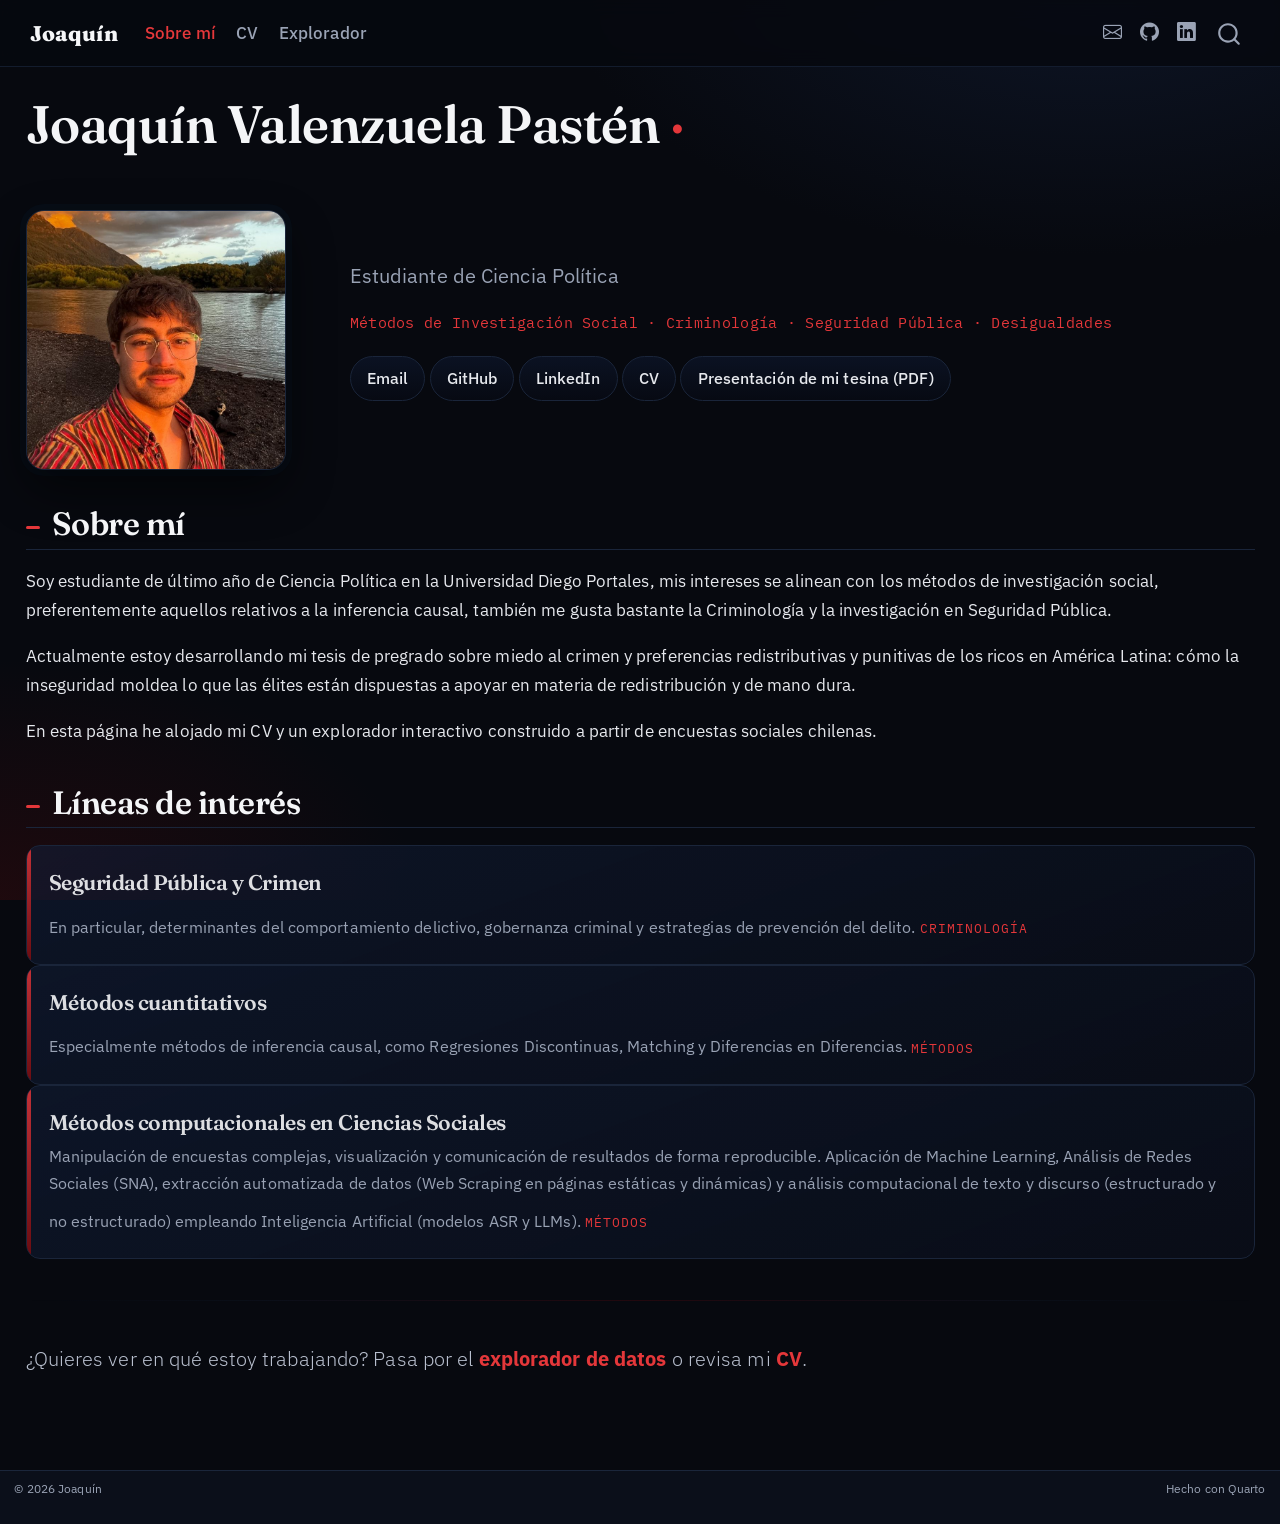
==== commit aed05c7e: "Built site for gh-pages" ====
--- a/index.html
+++ b/index.html
@@ -2,7 +2,7 @@
 <html xmlns="http://www.w3.org/1999/xhtml" lang="en" xml:lang="en"><head>
 
 <meta charset="utf-8">
-<meta name="generator" content="quarto-1.10.19">
+<meta name="generator" content="quarto-1.11.9">
 
 <meta name="viewport" content="width=device-width, initial-scale=1.0, user-scalable=yes">
 
@@ -38,14 +38,15 @@
 <link href="./img/perfil.jpg" rel="icon" type="image/jpeg">
 <script src="site_libs/quarto-html/quarto.js" type="module"></script>
 <script src="site_libs/quarto-html/tabsets/tabsets.js" type="module"></script>
+<script src="site_libs/quarto-html/scrollable-regions/scrollable-regions.js" type="module"></script>
 <script src="site_libs/quarto-html/popper.min.js"></script>
 <script src="site_libs/quarto-html/tippy.umd.min.js"></script>
 <script src="site_libs/quarto-html/anchor.min.js"></script>
 <link href="site_libs/quarto-html/tippy.css" rel="stylesheet">
-<link href="site_libs/quarto-html/quarto-syntax-highlighting-dark-b9d523482045262717cef68caae1ea4b.css" rel="stylesheet" id="quarto-text-highlighting-styles">
+<link href="site_libs/quarto-html/quarto-syntax-highlighting-dark-6e88cfe7306545196a9fbd2ac5a97391.css" rel="stylesheet" id="quarto-text-highlighting-styles">
 <script src="site_libs/bootstrap/bootstrap.min.js"></script>
 <link href="site_libs/bootstrap/bootstrap-icons.css" rel="stylesheet">
-<link href="site_libs/bootstrap/bootstrap-37c5c7c720293129047888b79d057825.min.css" rel="stylesheet" append-hash="true" id="quarto-bootstrap" data-mode="dark">
+<link href="site_libs/bootstrap/bootstrap-db12f3a8db2d2630313543decf75b32f.min.css" rel="stylesheet" append-hash="true" id="quarto-bootstrap" data-mode="dark">
 <script id="quarto-search-options" type="application/json">{
   "location": "navbar",
   "copy-button": false,
@@ -79,19 +80,18 @@
 <link rel="stylesheet" href="styles.css">
 </head>
 
-<body class="nav-fixed quarto-light">
+<body class="nav-fixed quarto-light"><a id="quarto-skip-link" class="visually-hidden-focusable" href="#quarto-document-content">Skip to main content</a>
 
 <div id="quarto-search-results"></div>
   <header id="quarto-header" class="headroom fixed-top">
-    <nav class="navbar navbar-expand-lg " data-bs-theme="dark">
+    <nav class="navbar navbar-expand-lg " data-bs-theme="dark" aria-label="Site">
       <div class="navbar-container container-fluid">
       <div class="navbar-brand-container mx-auto">
     <a class="navbar-brand" href="./index.html">
     <span class="navbar-title">Joaquín</span>
     </a>
   </div>
-            <div id="quarto-search" class="" title="Search"></div>
-          <button class="navbar-toggler" type="button" data-bs-toggle="collapse" data-bs-target="#navbarCollapse" aria-controls="navbarCollapse" role="menu" aria-expanded="false" aria-label="Toggle navigation" onclick="if (window.quartoToggleHeadroom) { window.quartoToggleHeadroom(); }">
+          <button class="navbar-toggler" type="button" data-bs-toggle="collapse" data-bs-target="#navbarCollapse" aria-controls="navbarCollapse" aria-expanded="false" aria-label="Toggle navigation" onclick="if (window.quartoToggleHeadroom) { window.quartoToggleHeadroom(); }">
   <span class="navbar-toggler-icon"></span>
 </button>
           <div class="collapse navbar-collapse" id="navbarCollapse">
@@ -129,6 +129,7 @@
           </div> <!-- /navcollapse -->
             <div class="quarto-navbar-tools">
 </div>
+            <div id="quarto-search" class="" title="Search"></div>
       </div> <!-- /container-fluid -->
     </nav>
 </header>
@@ -138,7 +139,7 @@
 <!-- margin-sidebar -->
     
 <!-- main -->
-<main class="content column-page" id="quarto-document-content"><header id="title-block-header" class="quarto-title-block"><h1 class="hero__name title display-7">
+<main class="content column-page" id="quarto-document-content" tabindex="-1"><header id="title-block-header" class="quarto-title-block"><h1 class="hero__name title display-7">
 Joaquín Valenzuela Pastén&nbsp;<span style="color:#e5383b">·</span>
 </h1></header>
 
@@ -156,7 +157,7 @@
 Métodos de Investigación Social · Criminología · Seguridad Pública · Desigualdades
 </p>
 <div class="btn-link-row">
-<p><a href="mailto:joaquinvapasten@gmail.com" class="pill">Email</a> <a href="https://github.com/joaquinvapasten" class="pill">GitHub</a> <a href="https://www.linkedin.com/in/joaqu%C3%ADn-valenzuela-past%C3%A9n-66ba12273/" class="pill">LinkedIn</a> <a href="./cv.html" class="pill">CV</a></p>
+<p><a href="mailto:joaquinvapasten@gmail.com" class="pill">Email</a> <a href="https://github.com/joaquinvapasten" class="pill">GitHub</a> <a href="https://www.linkedin.com/in/joaqu%C3%ADn-valenzuela-past%C3%A9n-66ba12273/" class="pill">LinkedIn</a> <a href="./cv.html" class="pill">CV</a> <a href="presentacion.pdf" class="pill">Presentación de mi tesina (PDF)</a></p>
 </div>
 </div>
 </div>
@@ -263,11 +264,30 @@
       var localhostRegex = new RegExp(/^(?:http|https):\/\/localhost\:?[0-9]*\//);
       var mailtoRegex = new RegExp(/^mailto:/);
         var filterRegex = new RegExp("https:\/\/joaquinvapasten\.github\.io");
+      const newWindowLabel = "(opens in a new tab)";
+      const newWindowNoteId = "quarto-ext-newwindow-label";
+      // Links reference one hidden label through aria-describedby, so the
+      // announcement never changes their accessible name.
+      var describeNewWindow = (link) => {
+        if (!window.document.getElementById(newWindowNoteId)) {
+          var newWindowNote = window.document.createElement("span");
+          newWindowNote.id = newWindowNoteId;
+          newWindowNote.hidden = true;
+          newWindowNote.textContent = newWindowLabel;
+          window.document.body.appendChild(newWindowNote);
+        }
+        var describedBy = (link.getAttribute("aria-describedby") || "").split(/\s+/).filter(Boolean);
+        if (!describedBy.includes(newWindowNoteId)) {
+          describedBy.push(newWindowNoteId);
+          link.setAttribute("aria-describedby", describedBy.join(" "));
+        }
+      }
       var isInternal = (href) => {
           return filterRegex.test(href) || localhostRegex.test(href) || mailtoRegex.test(href);
       }
       // Inspect non-navigation links and adorn them if external
-     var links = window.document.querySelectorAll('a[href]:not(.nav-link):not(.navbar-brand):not(.toc-action):not(.sidebar-link):not(.sidebar-item-toggle):not(.pagination-link):not(.no-external):not([aria-hidden]):not(.dropdown-item):not(.quarto-navigation-tool):not(.about-link)');
+      window.quartoDecorateExternalLinks = function (root) {
+     var links = (root || window.document).querySelectorAll('a[href]:not(.nav-link):not(.navbar-brand):not(.toc-action):not(.sidebar-link):not(.sidebar-item-toggle):not(.pagination-link):not(.no-external):not([aria-hidden]):not(.dropdown-item):not(.quarto-navigation-tool):not(.about-link)');
       for (var i=0; i<links.length; i++) {
         const link = links[i];
         if (!isInternal(link.href)) {
@@ -281,8 +301,70 @@
             if (link.getAttribute("rel") === null) {
               link.setAttribute("rel", "noopener");
             }
-        }
-      }
+            describeNewWindow(link);
+          if (!link.classList.contains('no-external-icon')) {
+          }
+        }
+      }
+      };
+      window.quartoDecorateExternalLinks(window.document);
+    // Esc closes the popup (WCAG 1.4.13) and focus leaving both trigger and
+    // popup closes it (WCAG 2.4.11); tippy handles neither for interactive popups.
+    const hideOnEscAndFocusOut = {
+      name: 'hideOnEscAndFocusOut',
+      defaultValue: true,
+      fn(instance) {
+        const dismiss = () => {
+          // A show scheduled by the trigger delay would otherwise reopen it
+          instance.clearDelayTimeouts();
+          instance.hide();
+        };
+        const onKeyDown = (event) => {
+          if (event.key !== 'Escape') {
+            return;
+          }
+          // Keep Esc from also reaching page handlers (e.g. reveal.js overview),
+          // except an open reveal.js slide menu, which Esc should close too.
+          // The menu handles keys only when its keyboard option is on.
+          const menuHandlesEsc = window.Reveal?.getPlugin?.('menu')?.isOpen() &&
+            window.Reveal.getConfig().menu?.keyboard !== false;
+          if (!menuHandlesEsc) {
+            event.stopPropagation();
+          }
+          if (instance.popper.contains(window.document.activeElement)) {
+            // Disabled while refocusing so the focus trigger does not reopen it
+            instance.disable();
+            instance.reference.focus();
+            instance.enable();
+          }
+          dismiss();
+        };
+        const onFocusOut = (event) => {
+          const target = event.relatedTarget;
+          if (target && !instance.reference.contains(target) &&
+              !instance.popper.contains(target)) {
+            dismiss();
+          }
+        };
+        // On the trigger too: a click trigger (code-annotations: select) has no
+        // blur handling. Attached for the instance's lifetime so leaving the
+        // trigger also cancels a show still pending on the trigger delay.
+        instance.reference.addEventListener('focusout', onFocusOut);
+        return {
+          onShow() {
+            window.document.addEventListener('keydown', onKeyDown, true);
+            instance.popper.addEventListener('focusout', onFocusOut);
+          },
+          onHide() {
+            window.document.removeEventListener('keydown', onKeyDown, true);
+            instance.popper.removeEventListener('focusout', onFocusOut);
+          },
+          onDestroy() {
+            instance.reference.removeEventListener('focusout', onFocusOut);
+          },
+        };
+      },
+    };
     function tippyHover(el, contentFn, onTriggerFn, onUntriggerFn) {
       const config = {
         allowHTML: true,
@@ -296,6 +378,7 @@
         interactiveBorder: 10,
         theme: 'quarto',
         placement: 'bottom-start',
+        plugins: [hideOnEscAndFocusOut],
       };
       if (contentFn) {
         config.content = contentFn;
@@ -458,44 +541,54 @@
           const lineIds = lines.map((line) => {
             return targetCell + "-" + line;
           })
-          let top = null;
-          let height = null;
-          let parent = null;
+          // Each band is positioned against its own containing block, which is
+          // not the offsetParent of the lines, so place it from client rects.
+          const placeBand = (band, firstEl, lastEl, codeBlock) => {
+            const container = band.offsetParent;
+            if (container === null) {
+              return;
+            }
+            const containerRect = container.getBoundingClientRect();
+            // Reveal.js scales slides with a transform, so convert client
+            // pixels back to the CSS pixels of the container.
+            const scale = containerRect.height / container.offsetHeight || 1;
+            const firstRect = firstEl.getBoundingClientRect();
+            const lastRect = lastEl.getBoundingClientRect();
+            const top = (firstRect.top - containerRect.top) / scale - container.clientTop + container.scrollTop;
+            const height = (lastRect.bottom - firstRect.top) / scale;
+            band.style.top = top - 2 + "px";
+            band.style.height = height + 4 + "px";
+            if (codeBlock) {
+              // Without the copy button wrapper, the containing block is wider
+              // than the code block, so span the code block explicitly.
+              const blockRect = codeBlock.getBoundingClientRect();
+              band.style.left = (blockRect.left - containerRect.left) / scale - container.clientLeft + container.scrollLeft + "px";
+              band.style.width = blockRect.width / scale + "px";
+            }
+          };
           if (lineIds.length > 0) {
-              //compute the position of the single el (top and bottom and make a div)
-              const el = window.document.getElementById(lineIds[0]);
-              top = el.offsetTop;
-              height = el.offsetHeight;
-              parent = el.parentElement.parentElement;
-            if (lineIds.length > 1) {
-              const lastEl = window.document.getElementById(lineIds[lineIds.length - 1]);
-              const bottom = lastEl.offsetTop + lastEl.offsetHeight;
-              height = bottom - top;
-            }
-            if (top !== null && height !== null && parent !== null) {
-              // cook up a div (if necessary) and position it 
-              let div = window.document.getElementById("code-annotation-line-highlight");
-              if (div === null) {
-                div = window.document.createElement("div");
-                div.setAttribute("id", "code-annotation-line-highlight");
-                div.style.position = 'absolute';
-                parent.appendChild(div);
-              }
-              div.style.top = top - 2 + "px";
-              div.style.height = height + 4 + "px";
-              div.style.left = 0;
-              let gutterDiv = window.document.getElementById("code-annotation-line-highlight-gutter");
-              if (gutterDiv === null) {
-                gutterDiv = window.document.createElement("div");
-                gutterDiv.setAttribute("id", "code-annotation-line-highlight-gutter");
-                gutterDiv.style.position = 'absolute';
-                const codeCell = window.document.getElementById(targetCell);
-                const gutter = codeCell.querySelector('.code-annotation-gutter');
-                gutter.appendChild(gutterDiv);
-              }
-              gutterDiv.style.top = top - 2 + "px";
-              gutterDiv.style.height = height + 4 + "px";
-            }
+            const el = window.document.getElementById(lineIds[0]);
+            const lastEl = window.document.getElementById(lineIds[lineIds.length - 1]);
+            const parent = el.parentElement.parentElement;
+            // cook up a div (if necessary) and position it
+            let div = window.document.getElementById("code-annotation-line-highlight");
+            if (div === null) {
+              div = window.document.createElement("div");
+              div.setAttribute("id", "code-annotation-line-highlight");
+              div.style.position = 'absolute';
+              parent.appendChild(div);
+            }
+            placeBand(div, el, lastEl, parent.closest("div.sourceCode") || parent);
+            let gutterDiv = window.document.getElementById("code-annotation-line-highlight-gutter");
+            if (gutterDiv === null) {
+              gutterDiv = window.document.createElement("div");
+              gutterDiv.setAttribute("id", "code-annotation-line-highlight-gutter");
+              gutterDiv.style.position = 'absolute';
+              const codeCell = window.document.getElementById(targetCell);
+              const gutter = codeCell.querySelector('.code-annotation-gutter');
+              gutter.appendChild(gutterDiv);
+            }
+            placeBand(gutterDiv, el, lastEl);
             selectedAnnoteEl = annoteEl;
           }
         };
@@ -594,6 +687,9 @@
     }
   });
   </script>
+  <script type="application/javascript">
+  window.quartoScrollableRegionsLabels = {"code":"Scrollable code","output":"Scrollable output"};
+  </script>
 </div> <!-- /content -->
 <footer class="footer">
   <div class="nav-footer">
--- a/site_libs/quarto-html/quarto-syntax-highlighting-dark-6e88cfe7306545196a9fbd2ac5a97391.css
+++ b/site_libs/quarto-html/quarto-syntax-highlighting-dark-6e88cfe7306545196a9fbd2ac5a97391.css
@@ -0,0 +1,219 @@
+/* quarto syntax highlight colors */
+:root {
+  --quarto-hl-al-color: #f07178;
+  --quarto-hl-an-color: #d4d0ab;
+  --quarto-hl-at-color: #00e0e0;
+  --quarto-hl-bn-color: #d4d0ab;
+  --quarto-hl-bu-color: #abe338;
+  --quarto-hl-ch-color: #abe338;
+  --quarto-hl-co-color: #f8f8f2;
+  --quarto-hl-cv-color: #ffd700;
+  --quarto-hl-cn-color: #ffd700;
+  --quarto-hl-cf-color: #ffa07a;
+  --quarto-hl-dt-color: #ffa07a;
+  --quarto-hl-dv-color: #d4d0ab;
+  --quarto-hl-do-color: #f8f8f2;
+  --quarto-hl-er-color: #f07178;
+  --quarto-hl-ex-color: #00e0e0;
+  --quarto-hl-fl-color: #d4d0ab;
+  --quarto-hl-fu-color: #ffa07a;
+  --quarto-hl-im-color: #abe338;
+  --quarto-hl-in-color: #d4d0ab;
+  --quarto-hl-kw-color: #ffa07a;
+  --quarto-hl-op-color: #ffa07a;
+  --quarto-hl-ot-color: #00e0e0;
+  --quarto-hl-pp-color: #dcc6e0;
+  --quarto-hl-re-color: #00e0e0;
+  --quarto-hl-sc-color: #abe338;
+  --quarto-hl-ss-color: #abe338;
+  --quarto-hl-st-color: #abe338;
+  --quarto-hl-va-color: #00e0e0;
+  --quarto-hl-vs-color: #abe338;
+  --quarto-hl-wa-color: #dcc6e0;
+}
+
+/* other quarto variables */
+:root {
+  --quarto-font-monospace: "IBM Plex Mono", "SFMono-Regular", monospace;
+}
+
+/* syntax highlight based on Pandoc's rules */
+pre > code.sourceCode > span {
+  color: #f8f8f2;
+}
+
+code.sourceCode > span {
+  color: #f8f8f2;
+}
+
+div.sourceCode,
+div.sourceCode pre.sourceCode {
+  color: #f8f8f2;
+}
+
+/* Normal */
+code span {
+  color: #f8f8f2;
+}
+
+/* Alert */
+code span.al {
+  color: #f07178;
+}
+
+/* Annotation */
+code span.an {
+  color: #d4d0ab;
+}
+
+/* Attribute */
+code span.at {
+  color: #00e0e0;
+}
+
+/* BaseN */
+code span.bn {
+  color: #d4d0ab;
+}
+
+/* BuiltIn */
+code span.bu {
+  color: #abe338;
+}
+
+/* ControlFlow */
+code span.cf {
+  font-weight: bold;
+  color: #ffa07a;
+}
+
+/* Char */
+code span.ch {
+  color: #abe338;
+}
+
+/* Constant */
+code span.cn {
+  color: #ffd700;
+}
+
+/* Comment */
+code span.co {
+  font-style: italic;
+  color: #f8f8f2;
+}
+
+/* CommentVar */
+code span.cv {
+  color: #ffd700;
+}
+
+/* Documentation */
+code span.do {
+  color: #f8f8f2;
+}
+
+/* DataType */
+code span.dt {
+  color: #ffa07a;
+}
+
+/* DecVal */
+code span.dv {
+  color: #d4d0ab;
+}
+
+/* Error */
+code span.er {
+  color: #f07178;
+  text-decoration: underline;
+}
+
+/* Extension */
+code span.ex {
+  font-weight: bold;
+  color: #00e0e0;
+}
+
+/* Float */
+code span.fl {
+  color: #d4d0ab;
+}
+
+/* Function */
+code span.fu {
+  color: #ffa07a;
+}
+
+/* Import */
+code span.im {
+  color: #abe338;
+}
+
+/* Information */
+code span.in {
+  color: #d4d0ab;
+}
+
+/* Keyword */
+code span.kw {
+  font-weight: bold;
+  color: #ffa07a;
+}
+
+/* Operator */
+code span.op {
+  color: #ffa07a;
+}
+
+/* Other */
+code span.ot {
+  color: #00e0e0;
+}
+
+/* Preprocessor */
+code span.pp {
+  color: #dcc6e0;
+}
+
+/* RegionMarker */
+code span.re {
+  background-color: #f8f8f2;
+  color: #00e0e0;
+}
+
+/* SpecialChar */
+code span.sc {
+  color: #abe338;
+}
+
+/* SpecialString */
+code span.ss {
+  color: #abe338;
+}
+
+/* String */
+code span.st {
+  color: #abe338;
+}
+
+/* Variable */
+code span.va {
+  color: #00e0e0;
+}
+
+/* VerbatimString */
+code span.vs {
+  color: #abe338;
+}
+
+/* Warning */
+code span.wa {
+  color: #dcc6e0;
+}
+
+.prevent-inlining {
+  content: "</";
+}
+
+/*# sourceMappingURL=f5cf6cb400f09cedf0daeb1a7b3cb75a.css.map */
